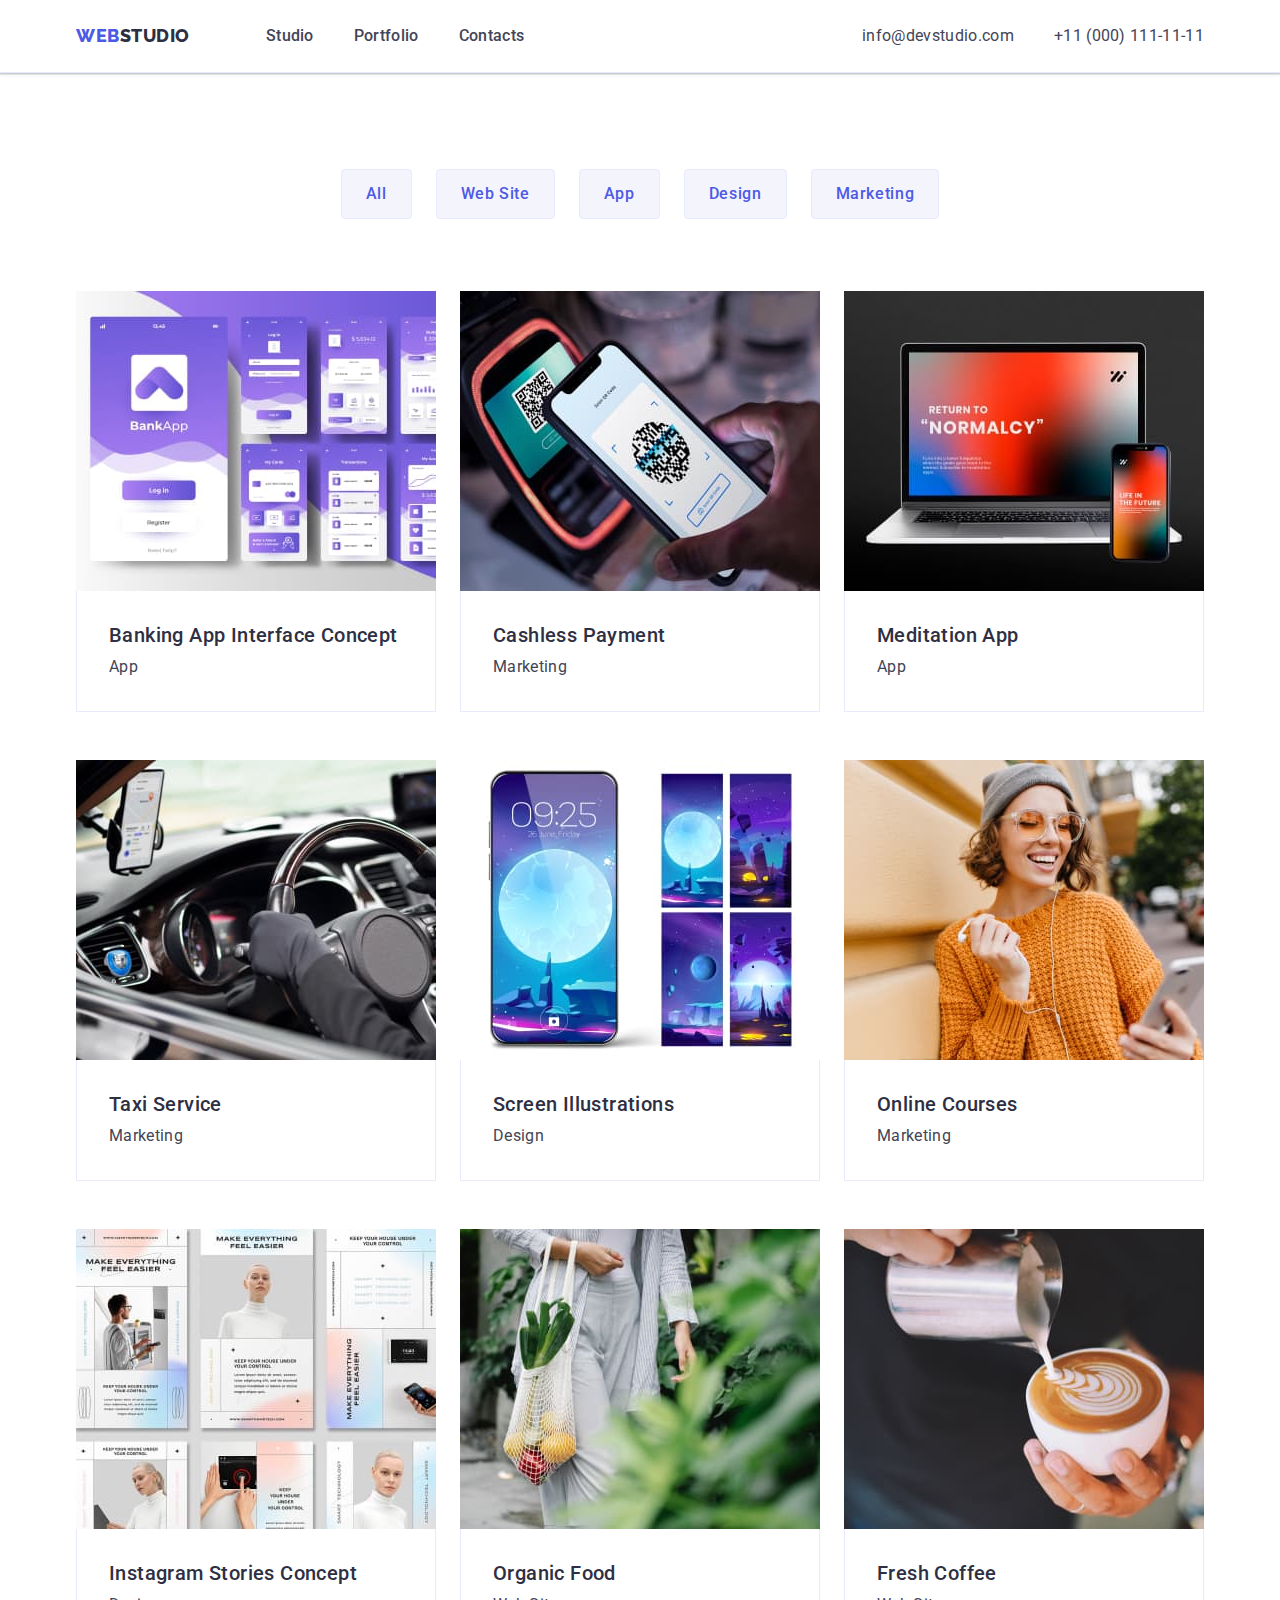
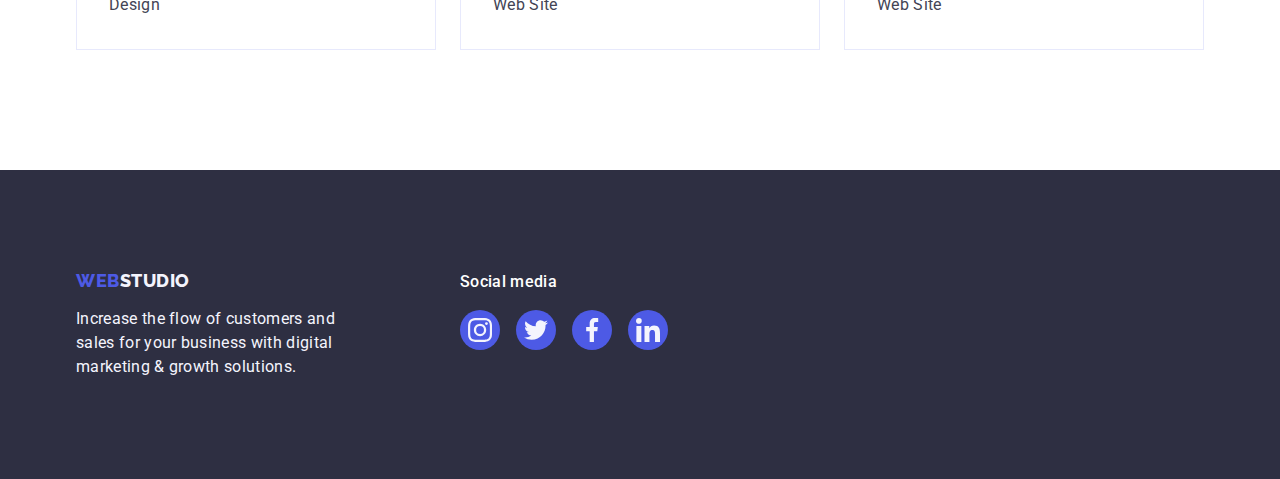
==== portfolio.html @ 10d63b94 "Initial commit" ====
<!DOCTYPE html>
<html lang="en">
  <head>
    <meta charset="UTF-8" />
    <meta http-equiv="X-UA-Compatible" content="IE=edge" />
    <meta name="viewport" content="width=device-width, initial-scale=1.0" />
    <title>WebStudio</title>
    <link rel="preconnect" href="https://fonts.googleapis.com" />
    <link rel="preconnect" href="https://fonts.gstatic.com" crossorigin />
    <link
      href="https://fonts.googleapis.com/css2?family=Raleway:wght@800&family=Roboto:wght@400;500;700;900&display=swap"
      rel="stylesheet"
    />
    <link
      rel="stylesheet"
      href="https://cdn.jsdelivr.net/npm/modern-normalize@1.1.0/modern-normalize.min.css"
    />
    <link rel="stylesheet" href="./css/styles.css" />
  </head>
  <body>
    <!-- HEADER -->
    <header class="main-header">
      <div class="container page-header-container">
        <nav class="main-nav">
          <a class="logo logo-top link" href="./index.html"
            >Web<span class="logo-header">Studio</span></a
          >
          <ul class="menu list">
            <li class="menu-item">
              <a class="menu-link link" href="./index.html">Studio</a>
            </li>
            <li class="menu-item">
              <a class="menu-link link" href="./portfolio.html">Portfolio</a>
            </li>
            <li class="menu-item">
              <a class="menu-link link" href="">Contacts</a>
            </li>
          </ul>
        </nav>
        <address class="address">
          <ul class="address-item list">
            <li class="contact-item">
              <a class="contact link" href="mailto:info@devstudio.com"
                >info@devstudio.com</a
              >
            </li>
            <li class="contact-item">
              <a class="contact link" href="tel:+110001111111"
                >+11 (000) 111-11-11</a
              >
            </li>
          </ul>
        </address>
      </div>
    </header>
    <main>
      <!-- FILTER -->
      <section class="section-portfolio">
        <div class="container">
          <h1 class="visually-hidden">Portfolio</h1>
          <ul class="filter-list list">
            <li class="item-list">
              <button class="filter-btn button" type="button">All</button>
            </li>
            <li class="item-list">
              <button class="filter-btn button" type="button">Web Site</button>
            </li>
            <li class="item-list">
              <button class="filter-btn button" type="button">App</button>
            </li>
            <li class="item-list">
              <button class="filter-btn button" type="button">Design</button>
            </li>
            <li class="item-list">
              <button class="filter-btn button" type="button">Marketing</button>
            </li>
          </ul>
          <!-- PORTFOLIO -->
          <ul class="portfolio-list list">
            <li class="portfolio-card">
              <a class="portfolio-link link" href="">
                <img
                  src="./images/banking-app-interface-concept.jpg"
                  alt="bank app"
                  width="360"
                  height="300"
                />
                <div class="portfolio-card-content">
                  <h2 class="title portfolio-text">
                    Banking App Interface Concept
                  </h2>
                  <p class="description portfolio-text">App</p>
                </div>
              </a>
            </li>
            <li class="portfolio-card">
              <a class="portfolio-link link" href="">
                <img
                  src="./images/cashless-payment.jpg"
                  alt="payment process"
                  width="360"
                  height="300"
                />
                <div class="portfolio-card-content">
                  <h2 class="title portfolio-text">Cashless Payment</h2>
                  <p class="description portfolio-text">Marketing</p>
                </div>
              </a>
            </li>
            <li class="portfolio-card">
              <a class="portfolio-link link" href="">
                <img
                  src="./images/meditation-app.jpg"
                  alt="laptop and phone"
                  width="360"
                  height="300"
                />
                <div class="portfolio-card-content">
                  <h2 class="title portfolio-text">Meditation App</h2>
                  <p class="description portfolio-text">App</p>
                </div>
              </a>
            </li>
            <li class="portfolio-card">
              <a class="portfolio-link link" href="">
                <img
                  src="./images/taxi-service.jpg"
                  alt="car"
                  width="360"
                  height="300"
                />
                <div class="portfolio-card-content">
                  <h2 class="title portfolio-text">Taxi Service</h2>
                  <p class="description portfolio-text">Marketing</p>
                </div>
              </a>
            </li>
            <li class="portfolio-card">
              <a class="portfolio-link link" href="">
                <img
                  src="./images/screen-illustrations.jpg"
                  alt="phone screen"
                  width="360"
                  height="300"
                />
                <div class="portfolio-card-content">
                  <h2 class="title portfolio-text">Screen Illustrations</h2>
                  <p class="description portfolio-text">Design</p>
                </div>
              </a>
            </li>
            <li class="portfolio-card">
              <a class="portfolio-link link" href="">
                <img
                  src="./images/online-courses.jpg"
                  alt="student"
                  width="360"
                  height="300"
                />
                <div class="portfolio-card-content">
                  <h2 class="title portfolio-text">Online Courses</h2>
                  <p class="description portfolio-text">Marketing</p>
                </div>
              </a>
            </li>
            <li class="portfolio-card">
              <a class="portfolio-link link" href="">
                <img
                  src="./images/instagram-stories-concept.jpg"
                  alt="several stories"
                  width="360"
                  height="300"
                />
                <div class="portfolio-card-content">
                  <h2 class="title portfolio-text">
                    Instagram Stories Concept
                  </h2>
                  <p class="description portfolio-text">Design</p>
                </div>
              </a>
            </li>
            <li class="portfolio-card">
              <a class="portfolio-link link" href="">
                <img
                  src="./images/organic-food.jpg"
                  alt="products"
                  width="360"
                  height="300"
                />
                <div class="portfolio-card-content">
                  <h2 class="title portfolio-text">Organic Food</h2>
                  <p class="description portfolio-text">Web Site</p>
                </div>
              </a>
            </li>
            <li class="portfolio-card">
              <a class="portfolio-link link" href="">
                <img
                  src="./images/fresh-coffee.jpg"
                  alt="cappuccino"
                  width="360"
                  height="300"
                />
                <div class="portfolio-card-content">
                  <h2 class="title portfolio-text">Fresh Coffee</h2>
                  <p class="description portfolio-text">Web Site</p>
                </div>
              </a>
            </li>
          </ul>
        </div>
      </section>
    </main>
    <!-- FOOTER -->
    <footer class="footer">
      <div class="footer-container container">
        <div class="footer-left">
          <a class="logo footer-link link" href="./index.html"
            >Web<span class="logo-footer">Studio</span></a
          >
          <p class="footer-description-left">
            Increase the flow of customers and sales for your business with
            digital marketing & growth solutions.
          </p>
        </div>
        <div class="footer-right">
          <p class="footer-description-right">Social media</p>
          <ul class="social-contact list">
            <li class="social-contact-item">
              <a href="" class="social-contact-link link">
                <svg class="social-contact-icon" width="24" height="24">
                  <use href="./images/icons.svg#icon-instagram"></use>
                </svg>
              </a>
            </li>
            <li class="social-contact-item">
              <a href="" class="social-contact-link link">
                <svg class="social-contact-icon" width="24" height="24">
                  <use href="./images/icons.svg#icon-twitter"></use>
                </svg>
              </a>
            </li>
            <li class="social-contact-item">
              <a href="" class="social-contact-link link">
                <svg class="social-contact-icon" width="24" height="24">
                  <use href="./images/icons.svg#icon-facebook"></use>
                </svg>
              </a>
            </li>
            <li class="social-contact-item">
              <a href="" class="social-contact-link link">
                <svg class="social-contact-icon" width="24" height="24">
                  <use href="./images/icons.svg#icon-linkedin"></use>
                </svg>
              </a>
            </li>
          </ul>
        </div>
      </div>
    </footer>
  </body>
</html>
---- css/styles.css ----
:root {
  --primary-font: "Roboto", sans-serif;
  --secondary-font: "Raleway", sans-serif;
  --primary-text-color: #2e2f42;
  --secondary-text-color: #434455;
  --third-text-color: #ffffff;
  --fourth-text-color: #f4f4fd;
  --fifth-text-color: #8e8f99;
  --accent-color: #404bbf;
  --brand-color: #4d5ae5;
  --main-background: #ffffff;
  --icon-background: #31d0aa;
}

h1,
h2,
h3,
p {
  margin-top: 0;
  margin-bottom: 0;
}

ul {
  margin-top: 0;
  margin-bottom: 0;
  padding-left: 0;
}

img {
  display: block;
}

body {
  font-family: var(--primary-font);
  background: var(--main-background);
  color: var(--secondary-text-color);
}

.container {
  width: 1158px;
  margin-left: auto;
  margin-right: auto;
  padding: 0 15px;
}

.section {
  padding-top: 120px;
  padding-bottom: 120px;
}

/* COMPONENTS */

.logo {
  font-family: var(--secondary-font);
  font-weight: 800;
  font-size: 18px;
  line-height: 1.17;
  letter-spacing: 0.03em;
  text-transform: uppercase;
  color: var(--brand-color);
  margin-right: 76px;
}

.logo-header {
  color: var(--primary-text-color);
}

.logo-footer {
  color: var(--fourth-text-color);
}

.list {
  list-style: none;
}

.link {
  text-decoration: none;
}

.button {
  font-family: inherit;
  cursor: pointer;
  font-size: 16px;
  line-height: 1.5;
  letter-spacing: 0.04em;
}

.button:hover,
.button:focus {
  color: var(--third-text-color);
  background: var(--accent-color);
}

/* HEADER */

.main-header {
  border-bottom: 1px solid #e7e9fc;
  box-shadow: 0px 2px 1px rgba(46, 47, 66, 0.08),
    0px 1px 1px rgba(46, 47, 66, 0.16), 0px 1px 6px rgba(46, 47, 66, 0.08);
}

.page-header-container {
  display: flex;
  align-items: center;
  justify-content: space-between;
}

.main-nav {
  display: flex;
  align-items: center;
}

.logo-top {
  padding: 24px 0;
}

.menu {
  display: flex;
  align-items: center;
  gap: 40px;
}

.menu-item {
  padding: 24px 0;
}

.menu-link {
  font-weight: 500;
  font-size: 16px;
  line-height: 1.5;
  letter-spacing: 0.02em;
  color: var(--secondary-text-color);
  padding: 24px 0;
}

.menu-link:hover,
.menu-link:focus {
  color: var(--accent-color);
}

.address {
  font-style: normal;
}

.address-item {
  display: flex;
  align-items: center;
  gap: 40px;
}

.contact {
  font-size: 16px;
  line-height: 1.5;
  letter-spacing: 0.02em;
  color: var(--secondary-text-color);
  padding-top: 24px;
  padding-bottom: 24px;
}

.contact:hover,
.contact:focus {
  color: var(--accent-color);
}

/* HERO */

.hero {
  background: var(--primary-text-color);
  padding-top: 188px;
  padding-bottom: 188px;
  background-image: linear-gradient(
      rgba(46, 47, 66, 0.7),
      rgba(46, 47, 66, 0.7)
    ),
    url(../images/hero-img.jpg);
  max-width: 1440px;
  background-repeat: no-repeat;
  background-position: center;
  background-size: cover;
}

.main-title {
  font-weight: 700;
  font-size: 56px;
  line-height: 1.07;
  max-width: 496px;
  text-align: center;
  letter-spacing: 0.02em;
  color: var(--third-text-color);
  margin: auto;
  margin-bottom: 48px;
}

.order-btn {
  font-weight: 500;
  min-width: 169px;
  background: var(--brand-color);
  color: var(--third-text-color);
  box-shadow: 0px 4px 4px rgba(0, 0, 0, 0.15);
  border-radius: 4px;
  display: block;
  padding: 16px 32px;
  margin: auto;
  border: none;
}

/* SECTIONS */

.visually-hidden {
  position: absolute;
  width: 1px;
  height: 1px;
  margin: -1px;
  border: 0;
  padding: 0;
  white-space: nowrap;
  clip-path: inset(100%);
  clip: rect(0 0 0 0);
  overflow: hidden;
}

.section-list {
  display: flex;
  gap: 24px;
}

.feature-item {
  width: calc((100% - 72px) / 4);
}

.feature-item-container {
  display: flex;
  justify-content: center;
  align-items: center;
  width: 264px;
  height: 112px;
  border-radius: 4px;
  background-color: var(--fourth-text-color);
  margin-bottom: 8px;
}

.title {
  font-weight: 500;
  font-size: 20px;
  line-height: 1.2;
  letter-spacing: 0.02em;
  color: var(--primary-text-color);
  margin-bottom: 8px;
}

.description {
  font-size: 16px;
  line-height: 1.5;
  letter-spacing: 0.02em;
  color: var(--secondary-text-color);
}

.section-title {
  font-weight: 700;
  font-size: 36px;
  line-height: 1.1;
  letter-spacing: 0.02em;
  text-align: center;
  text-transform: capitalize;
  color: var(--primary-text-color);
  margin-bottom: 72px;
}

.section-examples {
  padding-top: 0;
}

.examples-card {
  width: calc((100% - 48px) / 3);
}

.section-team {
  background: var(--fourth-text-color);
}

.team-card-content {
  padding: 32px 0;
}

.team-card {
  background: var(--main-background);
  justify-content: center;
  align-items: center;
  box-shadow: 0px 1px 6px rgba(46, 47, 66, 0.08),
    0px 1px 1px rgba(46, 47, 66, 0.16), 0px 2px 1px rgba(46, 47, 66, 0.08);
  border-radius: 0px 0px 4px 4px;
  width: calc((100% - 72px) / 4);
}

.team-text {
  display: flex;
  justify-content: center;
  text-align: center;
  margin-bottom: 8px;
}

.social-list {
  display: flex;
  justify-content: center;
  gap: 24px;
}

.social-list-link {
  display: flex;
  justify-content: center;
  align-items: center;
  width: 40px;
  height: 40px;
  border-radius: 50%;
  background-color: var(--brand-color);
}

.social-list-link:hover,
.social-list-link:focus {
  background-color: var(--accent-color);
}

.social-list-icon {
  fill: var(--fourth-text-color);
}

.company-item {
  width: calc((100% - 120px) / 6);
}

.company-link {
  display: flex;
  justify-content: center;
  align-items: center;
  width: 168px;
  height: 88px;
  border: 1px solid var(--fifth-text-color);
  border-radius: 4px;
  color: var(--fifth-text-color);
}

.company-link:hover,
.company-link:focus {
  border: 1px solid var(--accent-color);
  color: var(--accent-color);
}

.company-icon {
  fill: var(--fifth-text-color);
}

.company-link:hover .company-icon,
.company-link:focus .company-icon {
  fill: currentColor;
}

/* FOOTER */

.footer {
  background: var(--primary-text-color);
  padding-top: 100px;
  padding-bottom: 100px;
}

.footer-container {
  display: flex;
  align-items: baseline;
}

.footer-left {
  margin-right: 120px;
}

.footer-link {
  display: inline-block;
  margin-bottom: 16px;
}

.footer-description-left {
  font-size: 16px;
  line-height: 1.5;
  letter-spacing: 0.02em;
  color: var(--fourth-text-color);
  width: 264px;
}

.footer-description-right {
  font-weight: 500;
  font-size: 16px;
  line-height: 1.5;
  letter-spacing: 0.02em;
  color: var(--third-text-color);
  margin-bottom: 16px;
}

.social-contact {
  display: flex;
  gap: 16px;
}

.social-contact-link {
  display: flex;
  justify-content: center;
  align-items: center;
  width: 40px;
  height: 40px;
  border-radius: 50%;
  background-color: var(--brand-color);
}

.social-contact-link:hover,
.social-contact-link:focus {
  background-color: var(--icon-background);
}

.social-contact-icon {
  fill: var(--fourth-text-color);
}

/* PORTFOLIO */

.section-portfolio {
  padding: 96px 0 120px;
}

.filter-list {
  display: flex;
  justify-content: center;
  margin-bottom: 72px;
  gap: 24px;
}

.filter-btn {
  font-weight: 500;
  letter-spacing: 0.04em;
  color: var(--brand-color);
  background: var(--fourth-text-color);
  border: 1px solid #e7e9fc;
  border-radius: 4px;
  padding: 12px 24px;
}

.filter-btn:hover,
.filter-btn:focus {
  box-shadow: 0px 3px 1px rgba(0, 0, 0, 0.1), 0px 2px 1px rgba(0, 0, 0, 0.08),
    0px 2px 2px rgba(0, 0, 0, 0.12);
  border-radius: 4px;
  border: 1px solid transparent;
}

.portfolio-list {
  display: flex;
  flex-wrap: wrap;
  column-gap: 24px;
  row-gap: 48px;
}

.portfolio-card {
  width: calc((100% - 48px) / 3);
}

.portfolio-link {
  display: block;
}

.portfolio-link:hover,
.portfolio-link:focus {
  box-shadow: 0px 1px 6px rgba(46, 47, 66, 0.08),
    0px 1px 1px rgba(46, 47, 66, 0.16), 0px 2px 1px rgba(46, 47, 66, 0.08);
}

.portfolio-card-content {
  border: 1px solid #e7e9fc;
  border-top: none;
  padding: 32px 16px;
}

.portfolio-text {
  display: flex;
  align-items: flex-start;
  padding-left: 16px;
}
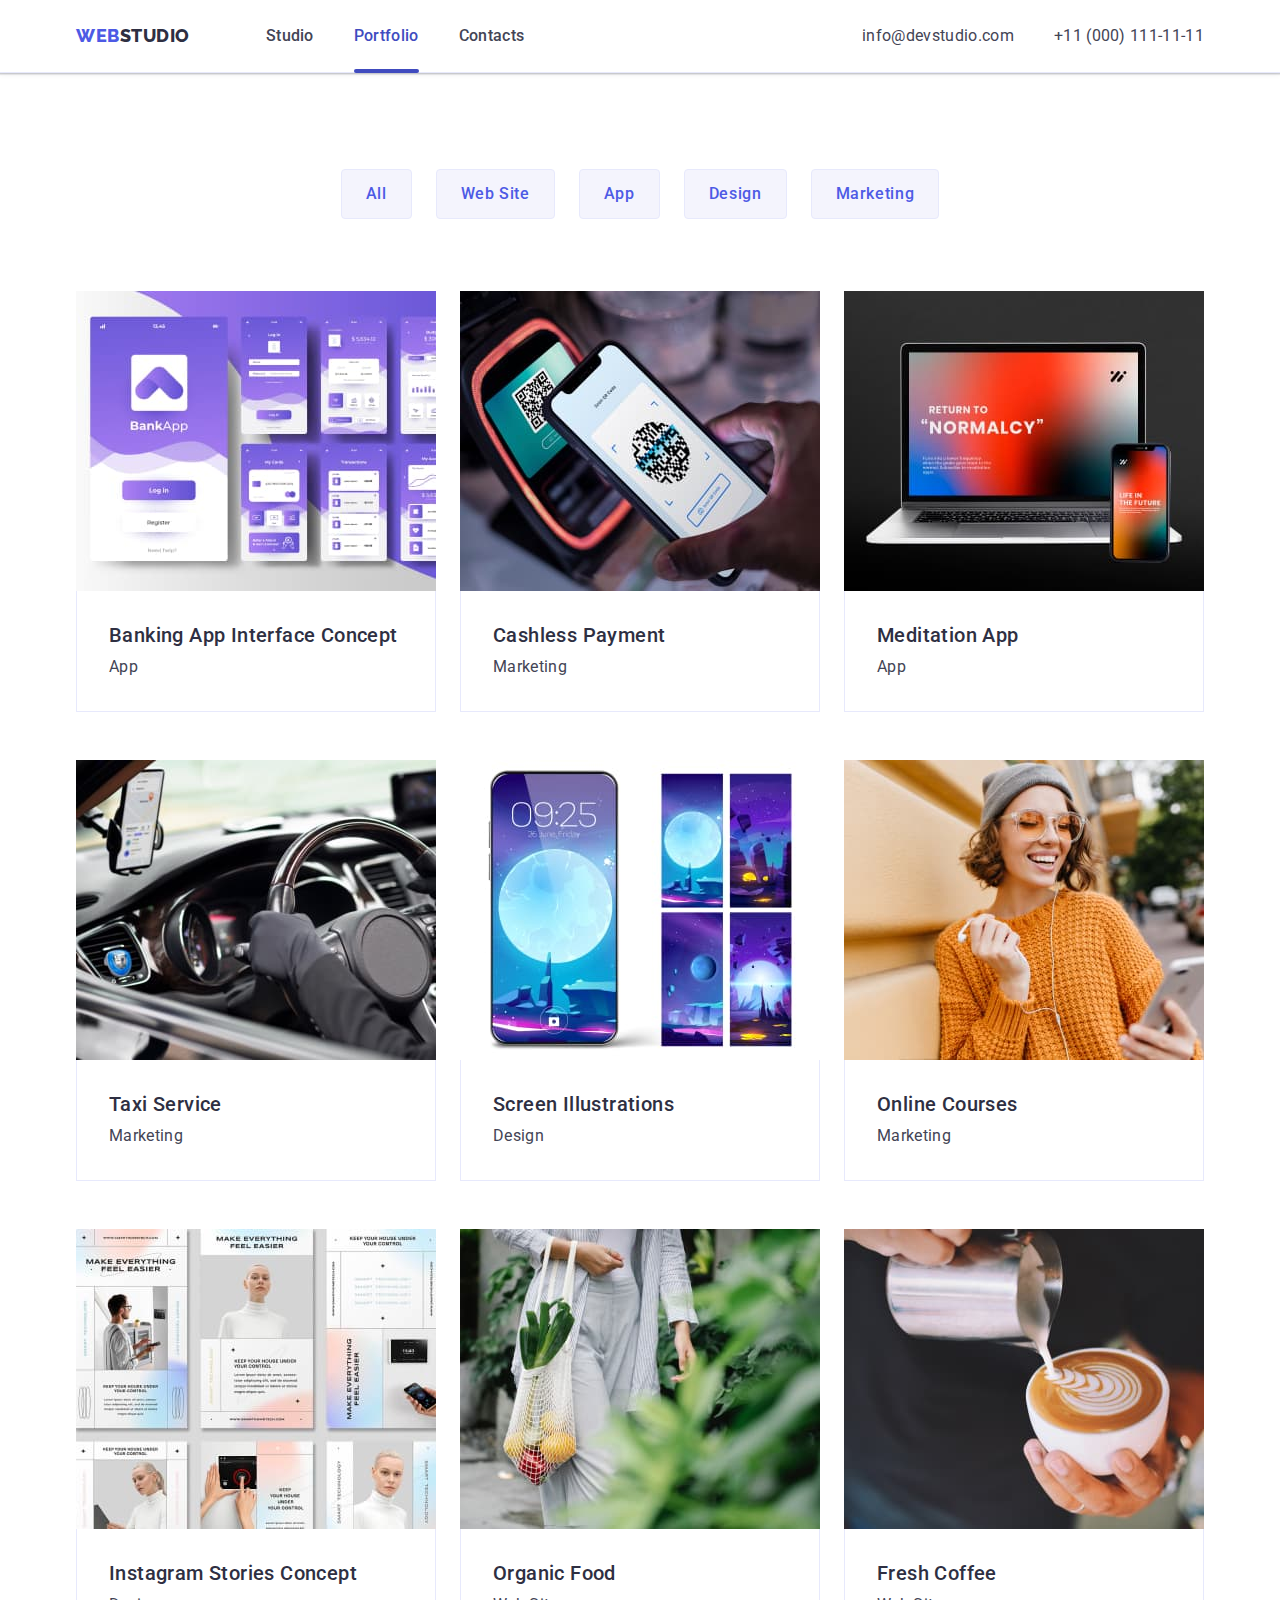
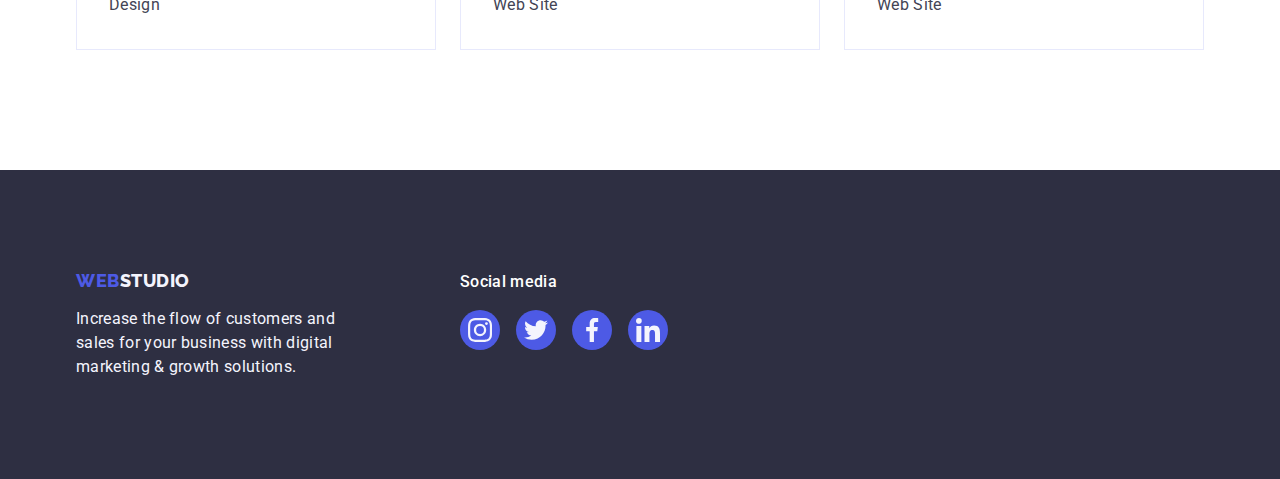
==== commit 0bcea3a4: "Update html and css" ====
--- a/portfolio.html
+++ b/portfolio.html
@@ -30,7 +30,9 @@
               <a class="menu-link link" href="./index.html">Studio</a>
             </li>
             <li class="menu-item">
-              <a class="menu-link link" href="./portfolio.html">Portfolio</a>
+              <a class="menu-link link current" href="./portfolio.html"
+                >Portfolio</a
+              >
             </li>
             <li class="menu-item">
               <a class="menu-link link" href="">Contacts</a>
@@ -79,12 +81,19 @@
           <ul class="portfolio-list list">
             <li class="portfolio-card">
               <a class="portfolio-link link" href="">
-                <img
-                  src="./images/banking-app-interface-concept.jpg"
-                  alt="bank app"
-                  width="360"
-                  height="300"
-                />
+                <div class="portfolio-card-wrapper">
+                  <img
+                    src="./images/banking-app-interface-concept.jpg"
+                    alt="bank app"
+                    width="360"
+                    height="300"
+                  />
+                  <p class="overlay">
+                    14 Stylish and User-Friendly App Design Concepts · Task
+                    Manager App · Calorie Tracker App · Exotic Fruit Ecommerce
+                    App · Cloud Storage App
+                  </p>
+                </div>
                 <div class="portfolio-card-content">
                   <h2 class="title portfolio-text">
                     Banking App Interface Concept
@@ -95,12 +104,19 @@
             </li>
             <li class="portfolio-card">
               <a class="portfolio-link link" href="">
-                <img
-                  src="./images/cashless-payment.jpg"
-                  alt="payment process"
-                  width="360"
-                  height="300"
-                />
+                <div class="portfolio-card-wrapper">
+                  <img
+                    src="./images/cashless-payment.jpg"
+                    alt="payment process"
+                    width="360"
+                    height="300"
+                  />
+                  <p class="overlay">
+                    14 Stylish and User-Friendly App Design Concepts · Task
+                    Manager App · Calorie Tracker App · Exotic Fruit Ecommerce
+                    App · Cloud Storage App
+                  </p>
+                </div>
                 <div class="portfolio-card-content">
                   <h2 class="title portfolio-text">Cashless Payment</h2>
                   <p class="description portfolio-text">Marketing</p>
@@ -109,12 +125,19 @@
             </li>
             <li class="portfolio-card">
               <a class="portfolio-link link" href="">
-                <img
-                  src="./images/meditation-app.jpg"
-                  alt="laptop and phone"
-                  width="360"
-                  height="300"
-                />
+                <div class="portfolio-card-wrapper">
+                  <img
+                    src="./images/meditation-app.jpg"
+                    alt="laptop and phone"
+                    width="360"
+                    height="300"
+                  />
+                  <p class="overlay">
+                    14 Stylish and User-Friendly App Design Concepts · Task
+                    Manager App · Calorie Tracker App · Exotic Fruit Ecommerce
+                    App · Cloud Storage App
+                  </p>
+                </div>
                 <div class="portfolio-card-content">
                   <h2 class="title portfolio-text">Meditation App</h2>
                   <p class="description portfolio-text">App</p>
@@ -123,12 +146,19 @@
             </li>
             <li class="portfolio-card">
               <a class="portfolio-link link" href="">
-                <img
-                  src="./images/taxi-service.jpg"
-                  alt="car"
-                  width="360"
-                  height="300"
-                />
+                <div class="portfolio-card-wrapper">
+                  <img
+                    src="./images/taxi-service.jpg"
+                    alt="car"
+                    width="360"
+                    height="300"
+                  />
+                  <p class="overlay">
+                    14 Stylish and User-Friendly App Design Concepts · Task
+                    Manager App · Calorie Tracker App · Exotic Fruit Ecommerce
+                    App · Cloud Storage App
+                  </p>
+                </div>
                 <div class="portfolio-card-content">
                   <h2 class="title portfolio-text">Taxi Service</h2>
                   <p class="description portfolio-text">Marketing</p>
@@ -137,12 +167,19 @@
             </li>
             <li class="portfolio-card">
               <a class="portfolio-link link" href="">
-                <img
-                  src="./images/screen-illustrations.jpg"
-                  alt="phone screen"
-                  width="360"
-                  height="300"
-                />
+                <div class="portfolio-card-wrapper">
+                  <img
+                    src="./images/screen-illustrations.jpg"
+                    alt="phone screen"
+                    width="360"
+                    height="300"
+                  />
+                  <p class="overlay">
+                    14 Stylish and User-Friendly App Design Concepts · Task
+                    Manager App · Calorie Tracker App · Exotic Fruit Ecommerce
+                    App · Cloud Storage App
+                  </p>
+                </div>
                 <div class="portfolio-card-content">
                   <h2 class="title portfolio-text">Screen Illustrations</h2>
                   <p class="description portfolio-text">Design</p>
@@ -151,12 +188,19 @@
             </li>
             <li class="portfolio-card">
               <a class="portfolio-link link" href="">
-                <img
-                  src="./images/online-courses.jpg"
-                  alt="student"
-                  width="360"
-                  height="300"
-                />
+                <div class="portfolio-card-wrapper">
+                  <img
+                    src="./images/online-courses.jpg"
+                    alt="student"
+                    width="360"
+                    height="300"
+                  />
+                  <p class="overlay">
+                    14 Stylish and User-Friendly App Design Concepts · Task
+                    Manager App · Calorie Tracker App · Exotic Fruit Ecommerce
+                    App · Cloud Storage App
+                  </p>
+                </div>
                 <div class="portfolio-card-content">
                   <h2 class="title portfolio-text">Online Courses</h2>
                   <p class="description portfolio-text">Marketing</p>
@@ -165,12 +209,19 @@
             </li>
             <li class="portfolio-card">
               <a class="portfolio-link link" href="">
-                <img
-                  src="./images/instagram-stories-concept.jpg"
-                  alt="several stories"
-                  width="360"
-                  height="300"
-                />
+                <div class="portfolio-card-wrapper">
+                  <img
+                    src="./images/instagram-stories-concept.jpg"
+                    alt="several stories"
+                    width="360"
+                    height="300"
+                  />
+                  <p class="overlay">
+                    14 Stylish and User-Friendly App Design Concepts · Task
+                    Manager App · Calorie Tracker App · Exotic Fruit Ecommerce
+                    App · Cloud Storage App
+                  </p>
+                </div>
                 <div class="portfolio-card-content">
                   <h2 class="title portfolio-text">
                     Instagram Stories Concept
@@ -181,12 +232,19 @@
             </li>
             <li class="portfolio-card">
               <a class="portfolio-link link" href="">
-                <img
-                  src="./images/organic-food.jpg"
-                  alt="products"
-                  width="360"
-                  height="300"
-                />
+                <div class="portfolio-card-wrapper">
+                  <img
+                    src="./images/organic-food.jpg"
+                    alt="products"
+                    width="360"
+                    height="300"
+                  />
+                  <p class="overlay">
+                    14 Stylish and User-Friendly App Design Concepts · Task
+                    Manager App · Calorie Tracker App · Exotic Fruit Ecommerce
+                    App · Cloud Storage App
+                  </p>
+                </div>
                 <div class="portfolio-card-content">
                   <h2 class="title portfolio-text">Organic Food</h2>
                   <p class="description portfolio-text">Web Site</p>
@@ -195,12 +253,19 @@
             </li>
             <li class="portfolio-card">
               <a class="portfolio-link link" href="">
-                <img
-                  src="./images/fresh-coffee.jpg"
-                  alt="cappuccino"
-                  width="360"
-                  height="300"
-                />
+                <div class="portfolio-card-wrapper">
+                  <img
+                    src="./images/fresh-coffee.jpg"
+                    alt="cappuccino"
+                    width="360"
+                    height="300"
+                  />
+                  <p class="overlay">
+                    14 Stylish and User-Friendly App Design Concepts · Task
+                    Manager App · Calorie Tracker App · Exotic Fruit Ecommerce
+                    App · Cloud Storage App
+                  </p>
+                </div>
                 <div class="portfolio-card-content">
                   <h2 class="title portfolio-text">Fresh Coffee</h2>
                   <p class="description portfolio-text">Web Site</p>
--- a/css/styles.css
+++ b/css/styles.css
@@ -10,6 +10,8 @@
   --brand-color: #4d5ae5;
   --main-background: #ffffff;
   --icon-background: #31d0aa;
+  --modal-background: #fcfcfc;
+  --close-btn-background: #e7e9fc;
 }
 
 h1,
@@ -32,7 +34,7 @@
 
 body {
   font-family: var(--primary-font);
-  background: var(--main-background);
+  background-color: var(--main-background);
   color: var(--secondary-text-color);
 }
 
@@ -83,12 +85,14 @@
   font-size: 16px;
   line-height: 1.5;
   letter-spacing: 0.04em;
+  transition: background-color 250ms cubic-bezier(0.4, 0, 0.2, 1),
+    color 250ms cubic-bezier(0.4, 0, 0.2, 1);
 }
 
 .button:hover,
 .button:focus {
   color: var(--third-text-color);
-  background: var(--accent-color);
+  background-color: var(--accent-color);
 }
 
 /* HEADER */
@@ -131,6 +135,7 @@
   letter-spacing: 0.02em;
   color: var(--secondary-text-color);
   padding: 24px 0;
+  transition: color 250ms cubic-bezier(0.4, 0, 0.2, 1);
 }
 
 .menu-link:hover,
@@ -138,6 +143,22 @@
   color: var(--accent-color);
 }
 
+.current {
+  color: var(--accent-color);
+  position: relative;
+}
+
+.current::after {
+  display: block;
+  content: "";
+  width: 100%;
+  height: 4px;
+  background-color: var(--accent-color);
+  border-radius: 2px;
+  position: absolute;
+  margin-top: 21px;
+}
+
 .address {
   font-style: normal;
 }
@@ -155,6 +176,7 @@
   color: var(--secondary-text-color);
   padding-top: 24px;
   padding-bottom: 24px;
+  transition: color 250ms cubic-bezier(0.4, 0, 0.2, 1);
 }
 
 .contact:hover,
@@ -165,7 +187,7 @@
 /* HERO */
 
 .hero {
-  background: var(--primary-text-color);
+  background-color: var(--primary-text-color);
   padding-top: 188px;
   padding-bottom: 188px;
   background-image: linear-gradient(
@@ -194,7 +216,7 @@
 .order-btn {
   font-weight: 500;
   min-width: 169px;
-  background: var(--brand-color);
+  background-color: var(--brand-color);
   color: var(--third-text-color);
   box-shadow: 0px 4px 4px rgba(0, 0, 0, 0.15);
   border-radius: 4px;
@@ -275,7 +297,7 @@
 }
 
 .section-team {
-  background: var(--fourth-text-color);
+  background-color: var(--fourth-text-color);
 }
 
 .team-card-content {
@@ -283,7 +305,7 @@
 }
 
 .team-card {
-  background: var(--main-background);
+  background-color: var(--main-background);
   justify-content: center;
   align-items: center;
   box-shadow: 0px 1px 6px rgba(46, 47, 66, 0.08),
@@ -313,6 +335,7 @@
   height: 40px;
   border-radius: 50%;
   background-color: var(--brand-color);
+  transition: background-color 250ms cubic-bezier(0.4, 0, 0.2, 1);
 }
 
 .social-list-link:hover,
@@ -337,6 +360,8 @@
   border: 1px solid var(--fifth-text-color);
   border-radius: 4px;
   color: var(--fifth-text-color);
+  transition: border 250ms cubic-bezier(0.4, 0, 0.2, 1),
+    color 250ms cubic-bezier(0.4, 0, 0.2, 1);
 }
 
 .company-link:hover,
@@ -347,6 +372,7 @@
 
 .company-icon {
   fill: var(--fifth-text-color);
+  transition: fill 250ms cubic-bezier(0.4, 0, 0.2, 1);
 }
 
 .company-link:hover .company-icon,
@@ -357,7 +383,7 @@
 /* FOOTER */
 
 .footer {
-  background: var(--primary-text-color);
+  background-color: var(--primary-text-color);
   padding-top: 100px;
   padding-bottom: 100px;
 }
@@ -406,6 +432,7 @@
   height: 40px;
   border-radius: 50%;
   background-color: var(--brand-color);
+  transition: background-color 250ms cubic-bezier(0.4, 0, 0.2, 1);
 }
 
 .social-contact-link:hover,
@@ -434,10 +461,13 @@
   font-weight: 500;
   letter-spacing: 0.04em;
   color: var(--brand-color);
-  background: var(--fourth-text-color);
+  background-color: var(--fourth-text-color);
   border: 1px solid #e7e9fc;
   border-radius: 4px;
   padding: 12px 24px;
+  transition: background-color 250ms cubic-bezier(0.4, 0, 0.2, 1),
+    box-shadow 250ms cubic-bezier(0.4, 0, 0.2, 1),
+    border 250ms cubic-bezier(0.4, 0, 0.2, 1);
 }
 
 .filter-btn:hover,
@@ -461,6 +491,7 @@
 
 .portfolio-link {
   display: block;
+  transition: box-shadow 250ms cubic-bezier(0.4, 0, 0.2, 1);
 }
 
 .portfolio-link:hover,
@@ -469,6 +500,36 @@
     0px 1px 1px rgba(46, 47, 66, 0.16), 0px 2px 1px rgba(46, 47, 66, 0.08);
 }
 
+.portfolio-card-wrapper {
+  position: relative;
+  overflow: hidden;
+}
+
+.overlay {
+  position: absolute;
+  overflow: auto;
+  top: 0;
+  left: 0;
+  width: 100%;
+  height: 100%;
+  font-size: 16px;
+  line-height: 1.5;
+  letter-spacing: 0.02em;
+  color: var(--fourth-text-color);
+  background-color: var(--brand-color);
+  padding-top: 40px;
+  padding-left: 32px;
+  padding-right: 32px;
+  padding-bottom: 40px;
+  transform: translate(0, 100%);
+  transition: transform 250ms cubic-bezier(0.4, 0, 0.2, 1);
+}
+
+.portfolio-link:hover .overlay,
+.portfolio-link:focus .overlay {
+  transform: translate(0, 0);
+}
+
 .portfolio-card-content {
   border: 1px solid #e7e9fc;
   border-top: none;
@@ -480,3 +541,68 @@
   align-items: flex-start;
   padding-left: 16px;
 }
+
+/* MODAL */
+
+.blackdrop {
+  position: fixed;
+  top: 0;
+  left: 0;
+  z-index: 100;
+  width: 100%;
+  height: 100%;
+  background-color: rgba(46, 47, 66, 0.4);
+  transition: opacity 250ms cubic-bezier(0.4, 0, 0.2, 1),
+    visibility 250ms cubic-bezier(0.4, 0, 0.2, 1);
+}
+
+.blackdrop.is-hidden {
+  opacity: 0;
+  visibility: hidden;
+  pointer-events: none;
+}
+
+.modal {
+  position: absolute;
+  top: 50%;
+  left: 50%;
+  transform: translate(-50%, -50%);
+  width: 408px;
+  height: 584px;
+  background-color: var(--modal-background);
+  box-shadow: 0px 1px 1px rgba(0, 0, 0, 0.14), 0px 1px 3px rgba(0, 0, 0, 0.12),
+    0px 2px 1px rgba(0, 0, 0, 0.2);
+  border-radius: 4px;
+}
+
+.modal-close-btn {
+  position: absolute;
+  top: 24px;
+  right: 24px;
+  display: flex;
+  justify-content: center;
+  align-items: center;
+  cursor: pointer;
+  width: 24px;
+  height: 24px;
+  background-color: var(--close-btn-background);
+  border: 1px solid rgba(0, 0, 0, 0.1);
+  border-radius: 50%;
+  padding: 0;
+  transition: background-color 250ms cubic-bezier(0.4, 0, 0.2, 1);
+}
+
+.modal-close-btn:hover,
+.modal-close-btn:focus {
+  background-color: var(--accent-color);
+}
+
+.modal-close-icon {
+  fill: var(--primary-text-color);
+  transition: fill 250ms cubic-bezier(0.4, 0, 0.2, 1);
+}
+
+.modal-close-btn:hover .modal-close-icon,
+.modal-close-btn:focus .modal-close-icon {
+  fill: var(--third-text-color);
+}
